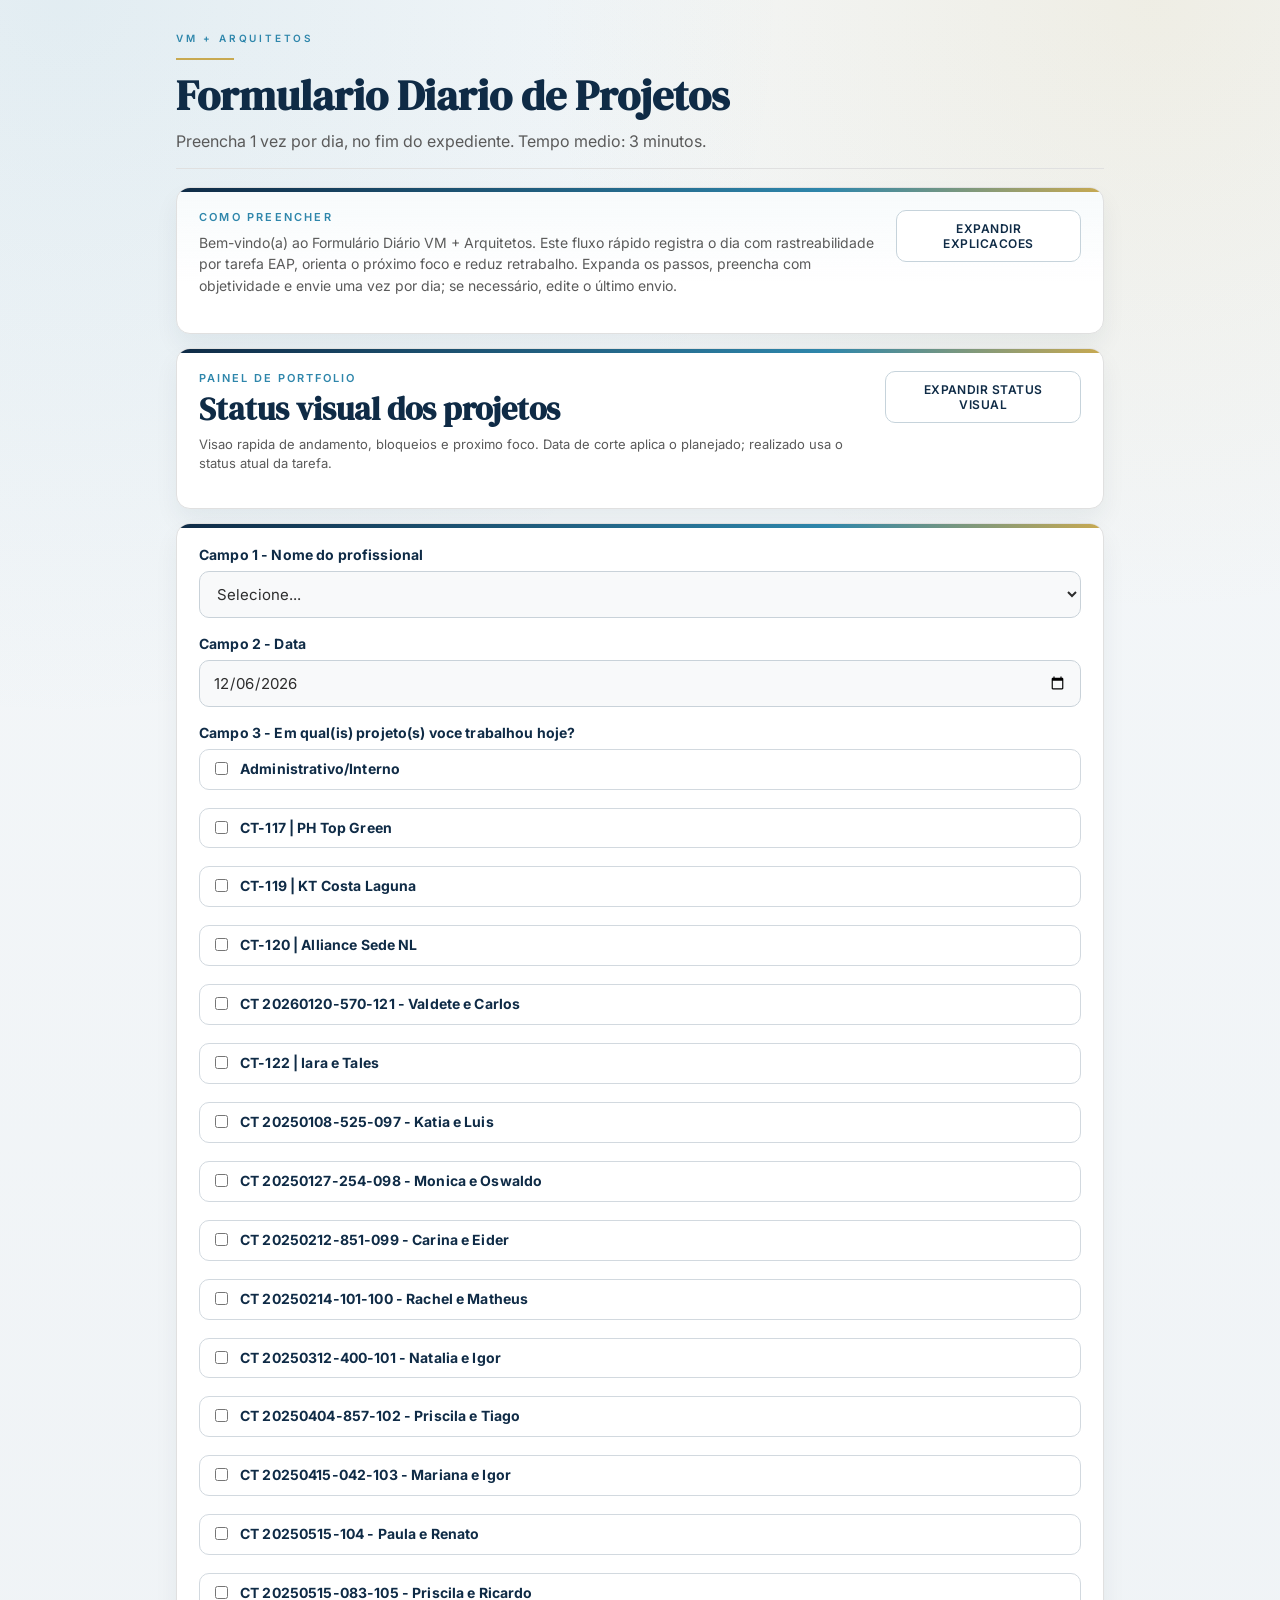
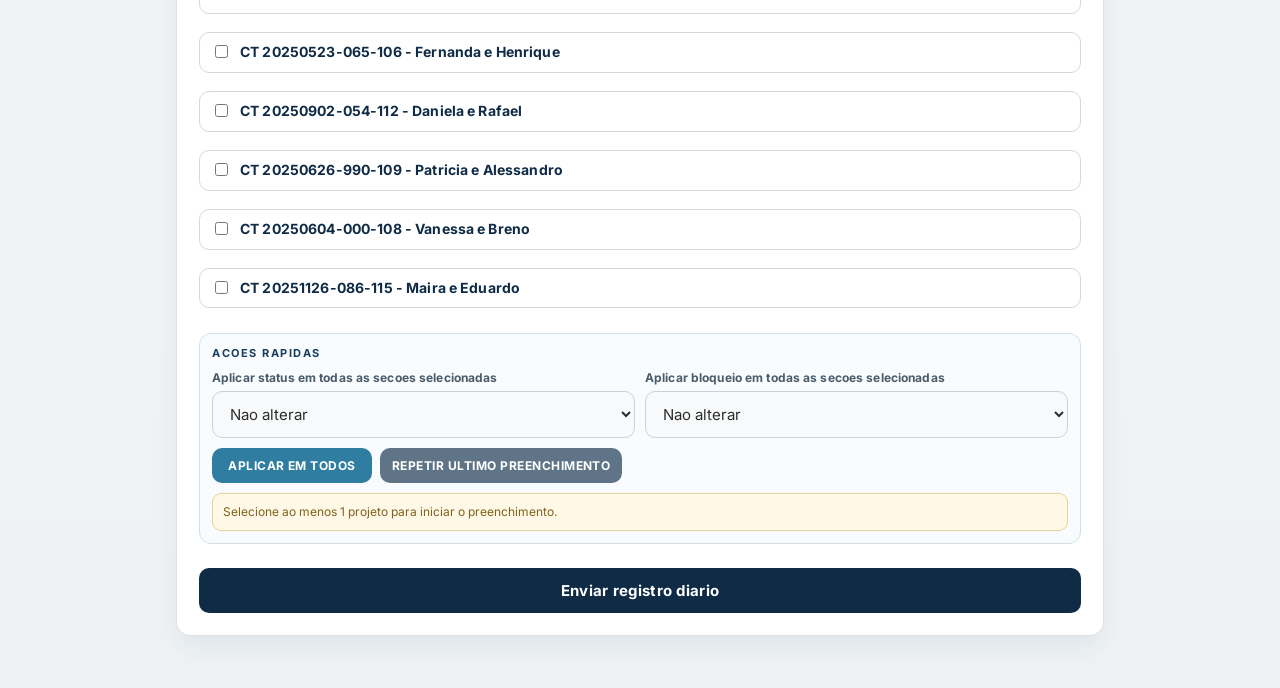
==== index.html @ 6159d005 "Inclui prazos de CT-121/CT-122 e atualiza cache-bust" ====
<!doctype html>
<html lang="pt-BR">
  <head>
    <meta charset="UTF-8" />
    <meta name="viewport" content="width=device-width, initial-scale=1.0" />
    <title>VM + Arquitetos | Formulario Diario</title>
    <link rel="stylesheet" href="./styles.css?v=20260308i" />
  </head>
  <body>
    <main class="container">
      <header class="page-header">
        <p class="brand">VM + ARQUITETOS</p>
        <div class="title-rule" aria-hidden="true"></div>
        <h1>Formulario Diario de Projetos</h1>
        <p class="subtitle">
          Preencha 1 vez por dia, no fim do expediente. Tempo medio: 3 minutos.
        </p>
      </header>

      <section class="guide card" id="guide-block" aria-label="Guia de preenchimento">
        <div class="guide-head">
          <div>
            <p class="guide-kicker">Como preencher</p>
            <p class="guide-intro">
              Bem-vindo(a) ao Formulário Diário VM + Arquitetos. Este fluxo rápido registra o dia com rastreabilidade por tarefa EAP,
              orienta o próximo foco e reduz retrabalho. Expanda os passos, preencha com objetividade e envie uma vez por dia;
              se necessário, edite o último envio.
            </p>
          </div>
          <button id="guide-toggle" class="guide-toggle" type="button" aria-expanded="true" aria-controls="guide-steps">
            Recolher explicacoes
          </button>
        </div>

        <div id="guide-steps" class="guide-steps">
          <article class="guide-step">
            <h3>Passo 1 · Nome do profissional</h3>
            <ul>
              <li>Selecione seu nome para identificar quem executou as atividades.</li>
            </ul>
          </article>

          <article class="guide-step">
            <h3>Passo 2 · Data do registro</h3>
            <ul>
              <li>Informe a data real do trabalho registrado.</li>
            </ul>
          </article>

          <article class="guide-step">
            <h3>Passo 3 · Projetos trabalhados no dia</h3>
            <ul>
              <li>Marque todos os projetos em que atuou hoje.</li>
              <li>Cada projeto marcado abre uma seção própria abaixo.</li>
              <li>Se aparecer “Pendências prioritárias de hoje”, você pode usar “Começar pelo foco recomendado”.</li>
            </ul>
          </article>

          <article class="guide-step">
            <h3>Passo 4A · Tarefa EAP (REF EAP)</h3>
            <ul>
              <li>Escolha a referência oficial da EAP para garantir rastreabilidade.</li>
            </ul>
          </article>

          <article class="guide-step">
            <h3>Passo 4B · Tarefa executada hoje</h3>
            <ul>
              <li>Selecione a tarefa da lista EAP.</li>
              <li>Se necessário, complemente com tarefa livre (máximo 30 caracteres).</li>
            </ul>
          </article>

          <article class="guide-step">
            <h3>Passo 5 · Status da atividade</h3>
            <ul>
              <li>Concluído hoje: finalizou a atividade hoje.</li>
              <li>Em andamento: continua no próximo dia.</li>
              <li>Pausado: sem avanço por dependência.</li>
            </ul>
          </article>

          <article class="guide-step">
            <h3>Passo 6 e 7 · Bloqueio</h3>
            <ul>
              <li>Se houver bloqueio, marque "Sim" e descreva o motivo de forma objetiva.</li>
            </ul>
          </article>

          <article class="guide-step">
            <h3>Passo 8 · Observação livre</h3>
            <ul>
              <li>Registre contexto importante do dia (máximo 500 caracteres).</li>
            </ul>
          </article>

          <article class="guide-step">
            <h3>Passo 9 · Revisão final</h3>
            <ul>
              <li>Confirme se todos os projetos do dia foram marcados.</li>
              <li>Confirme se cada seção tem REF EAP e Status.</li>
            </ul>
          </article>

          <article class="guide-step">
            <h3>Passo 10 · Envio e resumo</h3>
            <ul>
              <li>Clique em "Enviar registro diário".</li>
              <li>Depois, use "Ver resumo deste envio" para revisar o que foi registrado.</li>
              <li>Se necessário, use "Editar último envio" para corrigir.</li>
              <li>Use "Últimos 10 envios" para consultar o histórico recente.</li>
            </ul>
          </article>

          <article class="guide-step">
            <h3>Siglas de prazo no modo Coordenacao</h3>
            <ul>
              <li>F1/F2/F3: fases I, II e III de Estudos Preliminares e Anteprojeto.</li>
              <li>RAF1/2/3: revisoes de Anteprojeto nas fases I, II e III.</li>
              <li>PRE: Pre-Executivo | RFA: Revisao Final do Anteprojeto.</li>
              <li>EXE: Executivo | DET: Detalhamento | RDE: Revisao Detalhamento/Executivo.</li>
              <li>DU: dias uteis. Regra de recesso (Natal/Ano Novo) nao contabiliza prazo.</li>
            </ul>
          </article>
        </div>
      </section>

      <section id="portfolio-panel" class="portfolio-panel card" aria-live="polite">
        <div class="portfolio-head">
          <div>
            <p class="portfolio-kicker">Painel de Portfolio</p>
            <h2>Status visual dos projetos</h2>
            <p class="portfolio-subtitle">
              Visao rapida de andamento, bloqueios e proximo foco. Data de corte aplica o planejado; realizado usa o status atual da tarefa.
            </p>
          </div>
          <button
            id="portfolio-toggle"
            class="portfolio-toggle"
            type="button"
            aria-expanded="true"
            aria-controls="portfolio-content"
          >
            Recolher status visual
          </button>
        </div>

        <div id="portfolio-content" class="portfolio-content">
          <div class="portfolio-tools">
            <label for="portfolio-filter">Exibicao</label>
            <select id="portfolio-filter" name="portfolioFilter">
              <option value="all">Todos os projetos</option>
              <option value="selected">Somente projetos marcados hoje</option>
              <option value="monday">Reuniao de segunda (coordenacao)</option>
              <option value="coord-critical">Coordenacao: criticos</option>
              <option value="coord-risk">Coordenacao: risco (amarelo/vermelho)</option>
              <option value="coord-blocked">Coordenacao: bloqueados</option>
            </select>
            <label for="portfolio-cutoff">Data de corte</label>
            <input id="portfolio-cutoff" name="portfolioCutoff" type="date" />
            <button id="portfolio-refresh" class="portfolio-refresh" type="button">Atualizar painel</button>
          </div>

          <section id="portfolio-summary" class="portfolio-summary"></section>
          <section id="portfolio-cards" class="portfolio-cards"></section>

          <section class="portfolio-blocks-wrap">
            <h3>Bloqueios ativos</h3>
            <div id="portfolio-blocks" class="portfolio-blocks"></div>
          </section>

          <section id="portfolio-meeting" class="portfolio-meeting hidden">
            <div class="portfolio-meeting-head">
              <div>
                <h3>Pauta automatica da semana</h3>
                <p class="portfolio-meeting-subtitle">
                  Consolidacao objetiva para reuniao de coordenacao: pendencias da semana anterior e foco da semana atual.
                </p>
              </div>
              <button id="meeting-copy" class="meeting-copy" type="button">Copiar resumo da reuniao</button>
            </div>
            <div id="meeting-agenda" class="meeting-agenda"></div>
          </section>
        </div>
      </section>

      <section class="card">
        <form id="daily-form" novalidate>
          <div class="field">
            <label for="professional">Campo 1 - Nome do profissional</label>
            <select id="professional" name="professional" required>
              <option value="">Selecione...</option>
              <option value="Alencar">Alencar</option>
              <option value="Breno">Breno</option>
              <option value="Ester">Ester</option>
              <option value="Fran">Fran</option>
              <option value="Lucas">Lucas</option>
              <option value="Lud">Lud</option>
              <option value="Luiza">Luiza</option>
              <option value="Uly">Uly</option>
              <option value="Vivi">Vivi</option>
            </select>
          </div>

          <div class="field">
            <label for="work-date">Campo 2 - Data</label>
            <input id="work-date" name="workDate" type="date" required />
          </div>

          <div class="field">
            <p class="field-title">
              Campo 3 - Em qual(is) projeto(s) voce trabalhou hoje?
            </p>
            <div id="project-list" class="check-list"></div>
          </div>

          <section id="daily-focus" class="daily-focus hidden" aria-label="Pendencias prioritarias">
            <div class="daily-focus-head">
              <p class="daily-focus-title">Pendencias prioritarias de hoje</p>
              <button id="start-focus" class="daily-focus-btn" type="button">Comecar pelo foco recomendado</button>
            </div>
            <div id="daily-focus-list" class="daily-focus-list"></div>
          </section>

          <section class="quick-actions" aria-label="Acoes rapidas de preenchimento">
            <p class="quick-actions-title">Acoes rapidas</p>
            <div class="quick-actions-grid">
              <div class="quick-action-item">
                <label for="bulk-status">Aplicar status em todas as secoes selecionadas</label>
                <select id="bulk-status" name="bulkStatus">
                  <option value="">Nao alterar</option>
                </select>
              </div>
              <div class="quick-action-item">
                <label for="bulk-block">Aplicar bloqueio em todas as secoes selecionadas</label>
                <select id="bulk-block" name="bulkBlock">
                  <option value="">Nao alterar</option>
                </select>
              </div>
            </div>
            <div class="quick-actions-buttons">
              <button id="apply-bulk" class="quick-action-btn" type="button">Aplicar em todos</button>
              <button id="repeat-last" class="quick-action-btn secondary" type="button">Repetir ultimo preenchimento</button>
            </div>
            <p id="form-checklist" class="form-checklist">Selecione os projetos para iniciar o preenchimento.</p>
          </section>

          <div id="project-sections"></div>

          <div class="actions">
            <button id="submit-button" type="submit">Enviar registro diario</button>
          </div>
        </form>
      </section>

      <section id="feedback" class="feedback hidden" aria-live="polite"></section>
      <section id="offline-queue" class="offline-queue hidden" aria-live="polite">
        <p id="offline-queue-text">Sem envios pendentes.</p>
        <button id="retry-queue" class="retry-queue" type="button">Reenviar pendentes</button>
      </section>
      <button id="summary-toggle" class="summary-toggle hidden" type="button">Ver resumo deste envio</button>
      <button id="edit-last" class="summary-toggle secondary hidden" type="button">Editar ultimo envio</button>
      <section id="daily-summary" class="daily-summary hidden" aria-live="polite"></section>
      <section id="history-panel" class="history-panel card hidden" aria-live="polite">
        <div class="history-head">
          <div>
            <p class="history-kicker">Historico rapido</p>
            <h3>Ultimos 10 envios</h3>
          </div>
          <button id="history-refresh" class="history-refresh" type="button">Atualizar historico</button>
        </div>
        <div id="history-list" class="history-list"></div>
      </section>

      <section id="coord-modal" class="coord-modal hidden" aria-hidden="true">
        <div id="coord-overlay" class="coord-overlay"></div>
        <article class="coord-card" role="dialog" aria-modal="true" aria-labelledby="coord-title">
          <header class="coord-head">
            <div>
              <p class="coord-kicker">Modo Coordenacao</p>
              <h3 id="coord-title">Configuracao do projeto</h3>
              <p id="coord-subtitle" class="coord-subtitle"></p>
              <p id="coord-contract-meta" class="coord-contract-meta"></p>
              <p id="coord-deadline-meta" class="coord-contract-meta coord-deadline-meta"></p>
            </div>
            <button id="coord-close" class="coord-close" type="button" aria-label="Fechar coordenacao">Fechar</button>
          </header>

          <section class="coord-section">
            <div class="coord-tools">
              <label for="coord-filter">Tarefas</label>
              <select id="coord-filter" name="coordFilter">
                <option value="all">Todas</option>
                <option value="open">Abertas (nao concluidas)</option>
                <option value="late">Atrasadas</option>
                <option value="blocked">Bloqueadas</option>
              </select>
              <button id="coord-save" class="coord-save" type="button">Salvar configuracoes do projeto</button>
            </div>
            <p id="coord-feedback" class="coord-feedback hidden"></p>
            <section id="coord-alerts" class="coord-alerts hidden" aria-live="polite"></section>
            <div id="coord-task-list" class="coord-task-list"></div>
          </section>

          <section class="coord-section">
            <div class="coord-events-head">
              <h4>Programacao de proximos eventos</h4>
              <button id="coord-add-event" class="coord-add-event" type="button">Adicionar evento</button>
            </div>
            <div id="coord-events-list" class="coord-events-list"></div>
          </section>
        </article>
      </section>
    </main>

    <script src="./config.js?v=20260308i"></script>
    <script src="./app.js?v=20260308i"></script>
  </body>
</html>
---- styles.css ----
@import url("https://fonts.googleapis.com/css2?family=Inter:wght@300;400;500;600;700;800&family=DM+Serif+Display&display=swap");

:root {
  --navy: #0f2b46;
  --navy-90: #1a3d5c;
  --accent: #2e86ab;
  --accent-10: #e8f4f8;
  --gold: #c8a951;
  --charcoal: #2d2d2d;
  --slate: #5a5a5a;
  --cloud: #e0e0e0;
  --snow: #f8f9fa;
  --white: #ffffff;

  --ok: #1b7a4a;
  --ok-bg: #e8f8f0;
  --warn: #8a6a1b;
  --warn-bg: #fff9e6;
  --error: #c0392b;
  --error-bg: #fde8e8;
}

* {
  box-sizing: border-box;
}

body {
  margin: 0;
  min-height: 100vh;
  font-family: "Inter", "Segoe UI", Tahoma, Arial, sans-serif;
  color: var(--charcoal);
  background:
    radial-gradient(circle at 5% 0%, rgba(46, 134, 171, 0.09) 0, transparent 28%),
    radial-gradient(circle at 90% 0%, rgba(200, 169, 81, 0.12) 0, transparent 24%),
    linear-gradient(180deg, #f4f7f9 0%, #eef2f5 100%);
}

.container {
  max-width: 960px;
  margin: 0 auto;
  padding: 28px 16px 52px;
}

.page-header {
  margin-bottom: 18px;
  padding: 4px 0 14px;
  border-bottom: 1px solid var(--cloud);
}

.brand {
  margin: 0;
  font-size: 10px;
  letter-spacing: 0.28em;
  text-transform: uppercase;
  color: var(--accent);
  font-weight: 600;
}

.title-rule {
  width: 58px;
  height: 2px;
  background: var(--gold);
  margin: 14px 0 14px;
}

h1 {
  margin: 0;
  font-family: "DM Serif Display", Georgia, serif;
  font-size: 42px;
  line-height: 1.02;
  color: var(--navy);
}

.subtitle {
  margin: 12px 0 0;
  color: var(--slate);
  font-size: 16px;
  line-height: 1.55;
  max-width: 700px;
}

.card {
  background: var(--white);
  border: 1px solid var(--cloud);
  border-radius: 14px;
  padding: 22px;
  box-shadow: 0 12px 24px rgba(15, 43, 70, 0.06);
  position: relative;
  overflow: hidden;
}

.card::before {
  content: "";
  display: block;
  position: absolute;
  top: 0;
  left: 0;
  width: 100%;
  height: 4px;
  background: linear-gradient(90deg, var(--navy) 0%, var(--accent) 70%, var(--gold) 100%);
}

.guide {
  margin-bottom: 14px;
  background:
    linear-gradient(180deg, rgba(46, 134, 171, 0.04) 0%, rgba(255, 255, 255, 0.94) 65%),
    var(--white);
}

.guide-head {
  display: flex;
  gap: 14px;
  justify-content: space-between;
  align-items: flex-start;
  margin-bottom: 14px;
}

.guide-kicker {
  margin: 0 0 8px;
  font-size: 11px;
  letter-spacing: 0.2em;
  text-transform: uppercase;
  color: var(--accent);
  font-weight: 600;
}

.guide-intro {
  margin: 0;
  max-width: 700px;
  font-size: 14px;
  line-height: 1.55;
  color: var(--slate);
  font-weight: 400;
}

.guide-toggle {
  width: auto;
  min-width: 170px;
  padding: 10px 14px;
  border: 1px solid #c6d3db;
  background: var(--white);
  color: var(--navy);
  font-size: 12px;
  font-weight: 600;
  letter-spacing: 0.04em;
  text-transform: uppercase;
}

.guide-toggle:hover {
  border-color: #8fb0c1;
  background: #f4f8fb;
}

.guide-steps {
  display: grid;
  gap: 18px;
}

.guide-step {
  position: relative;
  background: var(--white);
  border: 1px solid #d8e0e6;
  border-radius: 12px;
  padding: 14px 14px 12px;
  box-shadow: 0 8px 16px rgba(15, 43, 70, 0.03);
}

.guide-step:not(:last-child)::after {
  content: "";
  position: absolute;
  left: calc(50% - 0.5px);
  bottom: -15px;
  width: 1px;
  height: 11px;
  background: #b3c2cc;
}

.guide-step:not(:last-child)::before {
  content: "";
  position: absolute;
  left: calc(50% - 4px);
  bottom: -21px;
  width: 0;
  height: 0;
  border-left: 4px solid transparent;
  border-right: 4px solid transparent;
  border-top: 6px solid #b3c2cc;
}

.guide-step h3 {
  margin: 0 0 8px;
  font-family: "DM Serif Display", Georgia, serif;
  font-size: 24px;
  line-height: 1.05;
  color: var(--navy);
  letter-spacing: 0.01em;
}

.guide-step ul {
  margin: 0;
  padding-left: 18px;
}

.guide-step li {
  margin: 0 0 4px;
  font-family: "Inter", "Segoe UI", Tahoma, Arial, sans-serif;
  font-size: 12px;
  line-height: 1.45;
  color: #5f6c75;
  font-weight: 300;
}

.portfolio-panel {
  margin-bottom: 14px;
}

.portfolio-head {
  display: flex;
  gap: 16px;
  align-items: flex-start;
  justify-content: space-between;
  margin-bottom: 12px;
}

.portfolio-toggle {
  width: auto;
  min-width: 190px;
  padding: 10px 14px;
  border: 1px solid #c6d3db;
  background: var(--white);
  color: var(--navy);
  font-size: 12px;
  font-weight: 600;
  letter-spacing: 0.04em;
  text-transform: uppercase;
}

.portfolio-toggle:hover {
  border-color: #8fb0c1;
  background: #f4f8fb;
}

.portfolio-content {
  display: block;
}

.portfolio-kicker {
  margin: 0 0 8px;
  font-size: 11px;
  letter-spacing: 0.18em;
  text-transform: uppercase;
  color: var(--accent);
  font-weight: 600;
}

.portfolio-head h2 {
  margin: 0;
  font-family: "DM Serif Display", Georgia, serif;
  font-size: 32px;
  line-height: 1.03;
  color: var(--navy);
}

.portfolio-subtitle {
  margin: 9px 0 0;
  font-size: 13px;
  color: var(--slate);
  line-height: 1.5;
  max-width: 690px;
}

.portfolio-refresh {
  width: auto;
  min-width: 140px;
  background: var(--accent);
  font-size: 12px;
  padding: 10px 12px;
  letter-spacing: 0.06em;
  text-transform: uppercase;
}

.portfolio-refresh:hover {
  background: #277797;
}

.portfolio-tools {
  display: flex;
  flex-wrap: wrap;
  gap: 10px;
  align-items: center;
  margin-bottom: 12px;
}

.portfolio-tools label {
  margin: 0;
  font-size: 12px;
  letter-spacing: 0.06em;
  text-transform: uppercase;
  font-weight: 600;
  color: var(--navy-90);
}

.portfolio-tools select {
  max-width: 280px;
  font-size: 13px;
  background: #f7fafc;
}

.portfolio-tools input[type="date"] {
  max-width: 180px;
  font-size: 13px;
  background: #f7fafc;
}

.portfolio-summary {
  display: grid;
  gap: 8px;
  grid-template-columns: repeat(auto-fit, minmax(150px, 1fr));
  margin-bottom: 12px;
}

.portfolio-stat {
  border: 1px solid #d9e2e8;
  border-radius: 10px;
  padding: 10px 11px;
  background: #fbfdff;
}

.portfolio-stat strong {
  display: block;
  font-size: 24px;
  line-height: 1.05;
  color: var(--navy);
  font-family: "DM Serif Display", Georgia, serif;
}

.portfolio-stat span {
  display: block;
  margin-top: 3px;
  font-size: 12px;
  color: #667581;
  font-weight: 500;
}

.portfolio-cards {
  display: grid;
  gap: 10px;
  grid-template-columns: repeat(2, minmax(0, 1fr));
}

.portfolio-empty {
  border: 1px dashed #c8d3db;
  border-radius: 10px;
  background: #f9fbfc;
  padding: 11px;
  font-size: 13px;
  color: #64737f;
}

.portfolio-card {
  border: 1px solid #d6dfe6;
  border-radius: 12px;
  padding: 11px;
  background: var(--white);
  cursor: pointer;
  transition: border-color 0.16s ease, box-shadow 0.16s ease, transform 0.08s ease;
}

.portfolio-card:hover {
  border-color: #9eb8c9;
  box-shadow: 0 8px 20px rgba(15, 43, 70, 0.08);
}

.portfolio-card:active {
  transform: translateY(1px);
}

.portfolio-card:focus-within {
  border-color: var(--accent);
  box-shadow: 0 0 0 3px rgba(46, 134, 171, 0.15);
}

.portfolio-card-head {
  display: flex;
  justify-content: space-between;
  align-items: flex-start;
  gap: 8px;
}

.portfolio-card h3 {
  margin: 0;
  font-size: 16px;
  color: var(--navy);
  line-height: 1.2;
}

.portfolio-contract-meta {
  margin: 6px 0 0;
  font-size: 11px;
  color: #60707c;
  font-weight: 400;
}

.portfolio-config-btn {
  width: auto;
  min-width: 138px;
  padding: 8px 10px;
  font-size: 11px;
  letter-spacing: 0.08em;
  text-transform: uppercase;
  background: #3a7498;
}

.portfolio-config-btn:hover {
  background: #2f6281;
}

.portfolio-badge {
  border-radius: 999px;
  padding: 5px 9px;
  font-size: 10px;
  letter-spacing: 0.08em;
  text-transform: uppercase;
  font-weight: 700;
}

.portfolio-badge.green {
  background: #e9f7ef;
  color: #1d7b4f;
  border: 1px solid #b9dfca;
}

.portfolio-badge.yellow {
  background: #fff7e4;
  color: #8f6b19;
  border: 1px solid #ecd699;
}

.portfolio-badge.red {
  background: #fdeceb;
  color: #b94133;
  border: 1px solid #efc0ba;
}

.portfolio-progress {
  margin-top: 9px;
}

.portfolio-progress-meta {
  display: flex;
  justify-content: space-between;
  align-items: center;
  font-size: 12px;
  color: #5e6c77;
  margin-bottom: 5px;
}

.portfolio-progress-bar {
  width: 100%;
  height: 7px;
  border-radius: 999px;
  background: #e6edf2;
  overflow: hidden;
}

.portfolio-progress-fill {
  height: 100%;
  background: linear-gradient(90deg, var(--accent) 0%, #2f9d90 100%);
}

.portfolio-metrics {
  margin-top: 9px;
  display: grid;
  grid-template-columns: repeat(2, minmax(0, 1fr));
  gap: 6px;
}

.portfolio-metric {
  border: 1px solid #e1e8ee;
  border-radius: 8px;
  padding: 6px 7px;
  background: #fcfdff;
}

.portfolio-metric strong {
  font-size: 14px;
  color: var(--navy);
}

.portfolio-metric span {
  margin-left: 4px;
  font-size: 11px;
  color: #687783;
}

.portfolio-next {
  margin-top: 9px;
  border-top: 1px dashed #d6dee5;
  padding-top: 8px;
}

.portfolio-next h4 {
  margin: 0 0 6px;
  font-size: 11px;
  letter-spacing: 0.08em;
  text-transform: uppercase;
  color: #60707c;
}

.portfolio-next ul {
  margin: 0;
  padding-left: 16px;
}

.portfolio-next li {
  margin: 0 0 4px;
  font-size: 12px;
  color: #586672;
  font-weight: 400;
}

.portfolio-blocks-wrap {
  margin-top: 12px;
  border-top: 1px solid #e0e7ed;
  padding-top: 10px;
}

.portfolio-blocks-wrap h3 {
  margin: 0 0 8px;
  font-size: 14px;
  color: var(--navy);
}

.portfolio-blocks {
  display: grid;
  gap: 7px;
}

.portfolio-block-item {
  border: 1px solid #efd3cf;
  background: #fff8f7;
  border-radius: 9px;
  padding: 8px 9px;
}

.portfolio-block-item strong {
  display: block;
  font-size: 13px;
  color: #8d3a30;
}

.portfolio-block-item p {
  margin: 3px 0 0;
  font-size: 12px;
  color: #885048;
  line-height: 1.35;
}

.portfolio-meeting {
  margin-top: 12px;
  border-top: 1px solid #e0e7ed;
  padding-top: 10px;
}

.portfolio-meeting-head {
  display: flex;
  gap: 12px;
  justify-content: space-between;
  align-items: flex-start;
  margin-bottom: 8px;
}

.portfolio-meeting h3 {
  margin: 0;
  font-size: 15px;
  color: var(--navy);
}

.portfolio-meeting-subtitle {
  margin: 5px 0 0;
  font-size: 12px;
  line-height: 1.45;
  color: #5f6d79;
}

.meeting-copy {
  width: auto;
  min-width: 170px;
  padding: 10px 12px;
  font-size: 12px;
  letter-spacing: 0.06em;
  text-transform: uppercase;
  background: #326f95;
}

.meeting-copy:hover {
  background: #285f82;
}

.meeting-agenda {
  display: grid;
  gap: 9px;
}

.meeting-empty {
  border: 1px dashed #c8d3db;
  border-radius: 10px;
  background: #f9fbfc;
  padding: 11px;
  font-size: 13px;
  color: #64737f;
}

.meeting-card {
  border: 1px solid #d6dfe6;
  border-radius: 10px;
  background: #fcfdff;
  padding: 10px;
}

.meeting-card-head {
  display: flex;
  gap: 8px;
  justify-content: space-between;
  align-items: flex-start;
  margin-bottom: 8px;
}

.meeting-card-head strong {
  font-size: 14px;
  line-height: 1.3;
  color: var(--navy);
}

.meeting-card ul {
  margin: 0;
  padding-left: 16px;
}

.meeting-card li {
  margin: 0 0 4px;
  font-size: 12px;
  line-height: 1.4;
  color: #586672;
}

.field {
  margin-bottom: 17px;
}

label,
.field-title {
  display: block;
  margin-bottom: 8px;
  font-size: 14px;
  font-weight: 700;
  color: var(--navy);
  letter-spacing: 0.01em;
}

select,
input[type="date"],
input[type="text"],
textarea {
  width: 100%;
  border: 1px solid #c9d2d9;
  border-radius: 10px;
  background: var(--snow);
  color: var(--charcoal);
  padding: 12px 13px;
  font: inherit;
  font-size: 15px;
  transition: border-color 0.16s ease, box-shadow 0.16s ease, background-color 0.16s ease;
}

select:focus,
input[type="date"]:focus,
input[type="text"]:focus,
textarea:focus {
  outline: none;
  border-color: var(--accent);
  box-shadow: 0 0 0 3px rgba(46, 134, 171, 0.17);
  background: var(--white);
}

textarea {
  min-height: 72px;
  resize: vertical;
}

.check-list,
.option-list {
  display: grid;
  gap: 10px;
}

.check-item,
.radio-item {
  display: flex;
  align-items: flex-start;
  gap: 9px;
  border: 1px solid #d2d9df;
  border-radius: 10px;
  background: var(--white);
  padding: 10px 11px;
  transition: border-color 0.16s ease, background-color 0.16s ease, transform 0.1s ease;
}

.check-item:hover,
.radio-item:hover {
  border-color: #9eb9c8;
}

.check-item:has(input:checked),
.radio-item:has(input:checked) {
  border-color: var(--accent);
  background: var(--accent-10);
}

.check-item input,
.radio-item input {
  margin-top: 2px;
  accent-color: var(--navy);
}

.check-item span,
.radio-item span {
  line-height: 1.35;
}

.project-card {
  border: 1px solid #d5dde3;
  border-left: 3px solid var(--accent);
  border-radius: 12px;
  padding: 13px;
  background: #fcfeff;
  margin: 16px 0;
}

.project-card h3 {
  margin: 0 0 11px;
  font-size: 17px;
  color: var(--navy);
  font-weight: 700;
}

.hint {
  margin: 6px 0 0;
  font-size: 12px;
  color: var(--slate);
  line-height: 1.5;
}

.quick-actions {
  border: 1px solid #d5dfe6;
  border-radius: 12px;
  background: #f9fcff;
  padding: 12px;
  margin: 12px 0 16px;
}

.quick-actions-title {
  margin: 0 0 10px;
  font-size: 11px;
  letter-spacing: 0.14em;
  text-transform: uppercase;
  color: var(--navy-90);
  font-weight: 700;
}

.quick-actions-grid {
  display: grid;
  grid-template-columns: repeat(2, minmax(0, 1fr));
  gap: 10px;
}

.quick-action-item label {
  font-size: 12px;
  margin-bottom: 6px;
  color: #4a5b69;
}

.quick-actions-buttons {
  display: flex;
  gap: 8px;
  margin-top: 10px;
}

.quick-action-btn {
  width: auto;
  min-width: 160px;
  padding: 10px 12px;
  font-size: 12px;
  letter-spacing: 0.04em;
  text-transform: uppercase;
  background: #2f7da0;
}

.quick-action-btn:hover {
  background: #266a87;
}

.quick-action-btn.secondary {
  background: #5f7587;
}

.quick-action-btn.secondary:hover {
  background: #526678;
}

.form-checklist {
  margin: 10px 0 0;
  padding: 9px 10px;
  border-radius: 9px;
  border: 1px solid #d3dde5;
  background: #ffffff;
  font-size: 12px;
  line-height: 1.45;
  color: #5d6c78;
}

.form-checklist.ok {
  border-color: #b8dec8;
  background: #edf9f1;
  color: #21643f;
}

.form-checklist.warn {
  border-color: #e7d39a;
  background: #fff8e7;
  color: #7f631d;
}

.daily-focus {
  border: 1px solid #d4dfe7;
  border-radius: 12px;
  background: #f5fafc;
  padding: 12px;
  margin: 10px 0 14px;
}

.daily-focus-head {
  display: flex;
  justify-content: space-between;
  gap: 10px;
  align-items: center;
  margin-bottom: 8px;
}

.daily-focus-title {
  margin: 0;
  font-size: 12px;
  letter-spacing: 0.12em;
  text-transform: uppercase;
  font-weight: 700;
  color: #3f5e74;
}

.daily-focus-btn {
  width: auto;
  min-width: 220px;
  padding: 9px 12px;
  border-radius: 9px;
  font-size: 12px;
  letter-spacing: 0.04em;
  text-transform: uppercase;
  background: #2f7da0;
}

.daily-focus-btn:hover {
  background: #266a87;
}

.daily-focus-list {
  display: grid;
  gap: 8px;
}

.daily-focus-item {
  border: 1px solid #d7e3ea;
  border-radius: 10px;
  background: var(--white);
  padding: 9px 10px;
}

.daily-focus-item.highlight {
  border-color: #9ec6db;
  background: #eef8fc;
}

.daily-focus-item-head {
  display: flex;
  justify-content: space-between;
  gap: 8px;
  align-items: center;
}

.daily-focus-item-head strong {
  font-size: 14px;
  color: var(--navy);
}

.daily-focus-item p {
  margin: 4px 0 0;
  font-size: 12px;
  color: #556573;
  line-height: 1.4;
}

.daily-focus-ref {
  color: #274861;
  font-weight: 600;
}

.daily-focus-meta {
  color: #6d7c89;
}

.daily-focus-tag {
  border-radius: 999px;
  padding: 3px 8px;
  font-size: 10px;
  font-weight: 700;
  letter-spacing: 0.06em;
  text-transform: uppercase;
}

.daily-focus-tag.doing {
  background: #eaf4fb;
  color: #266a87;
  border: 1px solid #bcd5e6;
}

.daily-focus-tag.blocked {
  background: #fff3f1;
  color: #9a3a30;
  border: 1px solid #edc8c1;
}

.daily-focus-tag.todo {
  background: #f3f5f8;
  color: #5e6b77;
  border: 1px solid #d5dde4;
}

.offline-queue {
  margin-top: 10px;
  border: 1px solid #e6d5a5;
  background: #fff8e7;
  border-radius: 10px;
  padding: 10px 12px;
  display: flex;
  align-items: center;
  justify-content: space-between;
  gap: 10px;
}

.offline-queue p {
  margin: 0;
  font-size: 13px;
  color: #725a1d;
  font-weight: 600;
}

.retry-queue {
  width: auto;
  min-width: 168px;
  padding: 9px 12px;
  font-size: 12px;
  letter-spacing: 0.05em;
  text-transform: uppercase;
  background: #816217;
}

.retry-queue:hover {
  background: #6e5314;
}

.summary-toggle.secondary {
  margin-left: 8px;
  background: #4f6980;
}

.summary-toggle.secondary:hover {
  background: #425a70;
}

.history-panel {
  margin-top: 12px;
}

.history-head {
  display: flex;
  align-items: flex-start;
  justify-content: space-between;
  gap: 10px;
  margin-bottom: 10px;
}

.history-kicker {
  margin: 0 0 6px;
  font-size: 11px;
  letter-spacing: 0.14em;
  text-transform: uppercase;
  color: var(--accent);
  font-weight: 700;
}

.history-head h3 {
  margin: 0;
  color: var(--navy);
  font-size: 24px;
  line-height: 1.1;
  font-family: "DM Serif Display", Georgia, serif;
}

.history-refresh {
  width: auto;
  min-width: 170px;
  padding: 10px 12px;
  font-size: 12px;
  letter-spacing: 0.06em;
  text-transform: uppercase;
  background: #356e93;
}

.history-refresh:hover {
  background: #2a5c7b;
}

.history-list {
  display: grid;
  gap: 8px;
}

.history-item {
  border: 1px solid #d8e1e8;
  border-radius: 10px;
  background: #fcfdff;
  padding: 10px;
}

.history-item-head {
  display: flex;
  justify-content: space-between;
  gap: 8px;
  align-items: center;
}

.history-item-head strong {
  color: var(--navy);
  font-size: 13px;
}

.history-item-head span {
  color: #637281;
  font-size: 12px;
}

.history-item p {
  margin: 6px 0 4px;
  font-size: 12px;
  color: #5b6976;
}

.history-item ul {
  margin: 0;
  padding-left: 16px;
}

.history-item li {
  margin: 0 0 2px;
  font-size: 12px;
  color: #576673;
}

.coord-modal {
  position: fixed;
  inset: 0;
  z-index: 70;
}

.coord-overlay {
  position: absolute;
  inset: 0;
  background: rgba(13, 30, 49, 0.58);
}

.coord-card {
  position: absolute;
  left: 50%;
  top: 50%;
  transform: translate(-50%, -50%);
  width: min(1080px, calc(100vw - 28px));
  max-height: calc(100vh - 34px);
  overflow: auto;
  border-radius: 14px;
  background: var(--white);
  border: 1px solid #d2dbe2;
  box-shadow: 0 22px 48px rgba(8, 23, 38, 0.28);
  padding: 16px;
}

.coord-head {
  display: flex;
  justify-content: space-between;
  gap: 12px;
  align-items: flex-start;
  border-bottom: 1px solid #dbe4ea;
  padding-bottom: 10px;
}

.coord-kicker {
  margin: 0 0 6px;
  font-size: 10px;
  letter-spacing: 0.16em;
  text-transform: uppercase;
  color: var(--accent);
  font-weight: 700;
}

.coord-head h3 {
  margin: 0;
  font-size: 28px;
  line-height: 1.1;
  color: var(--navy);
  font-family: "DM Serif Display", Georgia, serif;
}

.coord-subtitle {
  margin: 7px 0 0;
  color: #5d6b78;
  font-size: 13px;
  line-height: 1.45;
}

.coord-contract-meta {
  margin: 7px 0 0;
  padding: 7px 10px;
  border: 1px solid #d8e1e8;
  border-radius: 8px;
  background: #f7fafc;
  font-size: 12px;
  line-height: 1.35;
  color: #3f5465;
  font-weight: 600;
}

.coord-deadline-meta {
  display: flex;
  flex-direction: column;
  gap: 6px;
  font-weight: 500;
  color: #415869;
  background: #f4f8fb;
}

.coord-deadline-title {
  font-size: 11px;
  letter-spacing: 0.04em;
  text-transform: uppercase;
  color: #5a6f7f;
}

.coord-deadline-chips {
  display: flex;
  flex-wrap: wrap;
  gap: 6px;
}

.coord-deadline-chip {
  position: relative;
  display: inline-flex;
  align-items: center;
  padding: 4px 9px;
  border: 1px solid #bdd1de;
  border-radius: 999px;
  background: #ffffff;
  color: #274a61;
  font-size: 11px;
  font-weight: 700;
  line-height: 1.2;
  cursor: help;
}

.coord-deadline-chip::before {
  content: "";
  position: absolute;
  left: 16px;
  top: calc(100% + 2px);
  border: 6px solid transparent;
  border-bottom-color: #0f3348;
  opacity: 0;
  visibility: hidden;
  transform: translateY(3px);
  transition: opacity 0.18s ease, transform 0.18s ease, visibility 0.18s ease;
  pointer-events: none;
  z-index: 3;
}

.coord-deadline-chip::after {
  content: attr(data-tip);
  position: absolute;
  left: 0;
  top: calc(100% + 13px);
  width: min(420px, 70vw);
  padding: 9px 10px;
  border-radius: 8px;
  border: 1px solid #2d4e63;
  background: #0f3348;
  color: #f2f8fc;
  font-size: 11px;
  line-height: 1.45;
  font-weight: 500;
  white-space: normal;
  opacity: 0;
  visibility: hidden;
  transform: translateY(3px);
  transition: opacity 0.18s ease, transform 0.18s ease, visibility 0.18s ease;
  pointer-events: none;
  box-shadow: 0 10px 20px rgba(9, 23, 34, 0.24);
  z-index: 3;
}

.coord-deadline-chip:hover,
.coord-deadline-chip:focus-visible {
  border-color: #6e98b2;
  background: #eaf4fa;
  color: #16384c;
  outline: none;
}

.coord-deadline-chip:hover::before,
.coord-deadline-chip:hover::after,
.coord-deadline-chip:focus-visible::before,
.coord-deadline-chip:focus-visible::after {
  opacity: 1;
  visibility: visible;
  transform: translateY(0);
}

.coord-deadline-empty {
  font-size: 12px;
  color: #5e6f7d;
}

.coord-close {
  width: auto;
  min-width: 120px;
  padding: 9px 11px;
  font-size: 12px;
  letter-spacing: 0.05em;
  text-transform: uppercase;
  background: #4f6476;
}

.coord-close:hover {
  background: #435768;
}

.coord-section {
  margin-top: 12px;
}

.coord-tools {
  display: flex;
  align-items: center;
  flex-wrap: wrap;
  gap: 10px;
  margin-bottom: 10px;
}

.coord-tools label {
  margin: 0;
  font-size: 12px;
  letter-spacing: 0.06em;
  text-transform: uppercase;
  color: #4f6272;
}

.coord-tools select {
  max-width: 240px;
  font-size: 13px;
  background: #f7fafc;
}

.coord-save {
  width: auto;
  min-width: 260px;
  margin-left: auto;
  padding: 10px 12px;
  font-size: 12px;
  letter-spacing: 0.05em;
  text-transform: uppercase;
  background: #2f7da0;
}

.coord-save:hover {
  background: #266a87;
}

.coord-feedback {
  margin: 0 0 10px;
  padding: 9px 10px;
  border: 1px solid #d4dfe7;
  border-radius: 9px;
  background: #f5fafc;
  font-size: 12px;
  color: #506270;
}

.coord-feedback.ok {
  border-color: #b8dec8;
  background: #edf9f1;
  color: #21643f;
}

.coord-feedback.warn {
  border-color: #e7d39a;
  background: #fff8e7;
  color: #7f631d;
}

.coord-feedback.error {
  border-color: #edb9b3;
  background: #fde8e8;
  color: #a13428;
}

.coord-alerts {
  margin: 0 0 10px;
  padding: 9px 10px;
  border: 1px solid #f0d8a8;
  border-radius: 9px;
  background: #fff8e8;
}

.coord-alerts h5 {
  margin: 0 0 6px;
  font-size: 12px;
  letter-spacing: 0.06em;
  text-transform: uppercase;
  color: #7a5f1a;
}

.coord-alerts ul {
  margin: 0;
  padding-left: 16px;
}

.coord-alerts li {
  margin: 0 0 3px;
  font-size: 12px;
  line-height: 1.4;
  color: #755f2a;
}

.coord-task-list {
  display: grid;
  gap: 8px;
}

.coord-task-item {
  border: 1px solid #d8e2e9;
  border-radius: 10px;
  background: #fcfdff;
  padding: 10px;
}

.coord-task-item.hidden {
  display: none !important;
}

.coord-task-main {
  display: flex;
  justify-content: space-between;
  gap: 12px;
  align-items: flex-start;
}

.coord-task-main strong {
  display: block;
  font-size: 13px;
  color: #1d3b56;
  line-height: 1.35;
}

.coord-task-main p {
  margin: 4px 0 0;
  font-size: 12px;
  color: #657482;
}

.coord-task-tag {
  border-radius: 999px;
  padding: 4px 9px;
  font-size: 10px;
  font-weight: 700;
  letter-spacing: 0.07em;
  text-transform: uppercase;
}

.coord-task-tag.doing {
  background: #eaf4fb;
  color: #266a87;
  border: 1px solid #bcd5e6;
}

.coord-task-tag.blocked {
  background: #fff3f1;
  color: #9a3a30;
  border: 1px solid #edc8c1;
}

.coord-task-tag.done {
  background: #edf9f1;
  color: #236643;
  border: 1px solid #b8dec8;
}

.coord-task-tag.todo {
  background: #f3f5f8;
  color: #5e6b77;
  border: 1px solid #d5dde4;
}

.coord-task-grid {
  margin-top: 9px;
  display: grid;
  grid-template-columns: repeat(8, minmax(0, 1fr));
  gap: 8px;
}

.coord-field label {
  display: block;
  margin: 0 0 4px;
  font-size: 11px;
  letter-spacing: 0.06em;
  text-transform: uppercase;
  color: #5c6d7a;
  font-weight: 600;
}

.coord-field select,
.coord-field input,
.coord-field textarea {
  padding: 8px 9px;
  font-size: 12px;
  border-radius: 8px;
}

.coord-field textarea {
  min-height: 54px;
}

.coord-field.long {
  grid-column: span 2;
}

.coord-events-head {
  display: flex;
  justify-content: space-between;
  gap: 10px;
  align-items: center;
  margin-bottom: 8px;
}

.coord-events-head h4 {
  margin: 0;
  color: var(--navy);
  font-size: 15px;
}

.coord-add-event {
  width: auto;
  min-width: 150px;
  padding: 8px 10px;
  font-size: 12px;
  letter-spacing: 0.05em;
  text-transform: uppercase;
  background: #45708e;
}

.coord-add-event:hover {
  background: #3a5f79;
}

.coord-events-list {
  display: grid;
  gap: 8px;
}

.coord-event-item {
  border: 1px solid #d8e2e9;
  border-radius: 10px;
  background: #fcfdff;
  padding: 9px;
}

.coord-event-grid {
  display: grid;
  gap: 8px;
  grid-template-columns: 130px 150px 1fr 160px 140px;
}

.coord-event-obs {
  margin-top: 8px;
}

.coord-remove-event {
  width: auto;
  min-width: 120px;
  padding: 8px 10px;
  margin-top: 8px;
  font-size: 11px;
  letter-spacing: 0.05em;
  text-transform: uppercase;
  background: #8f4a42;
}

.coord-remove-event:hover {
  background: #7b3f38;
}

.hidden {
  display: none !important;
}

.actions {
  margin-top: 24px;
}

button {
  appearance: none;
  border: 0;
  border-radius: 10px;
  background: var(--navy);
  color: #fff;
  font: inherit;
  font-size: 15px;
  font-weight: 700;
  letter-spacing: 0.02em;
  padding: 13px 16px;
  cursor: pointer;
  width: 100%;
  transition: background-color 0.16s ease, transform 0.08s ease;
}

button:hover {
  background: var(--navy-90);
}

button:active {
  transform: translateY(1px);
}

button:disabled {
  opacity: 0.68;
  cursor: progress;
}

.feedback {
  margin-top: 14px;
  border-radius: 10px;
  border: 1px solid;
  padding: 11px 12px;
  font-weight: 600;
  font-size: 14px;
}

.feedback.ok {
  color: var(--ok);
  background: var(--ok-bg);
  border-color: #a9d9bf;
}

.feedback.warn {
  color: var(--warn);
  background: var(--warn-bg);
  border-color: #ead79a;
}

.feedback.error {
  color: var(--error);
  background: var(--error-bg);
  border-color: #edb9b3;
}

.summary-toggle {
  margin-top: 10px;
  width: auto;
  display: inline-flex;
  align-items: center;
  justify-content: center;
  padding: 9px 12px;
  font-size: 13px;
  font-weight: 600;
  letter-spacing: 0.01em;
  background: var(--accent);
}

.summary-toggle:hover {
  background: #277797;
}

.daily-summary {
  margin-top: 14px;
  border: 1px solid var(--cloud);
  border-left: 3px solid var(--gold);
  border-radius: 10px;
  background: var(--snow);
  padding: 13px;
}

.daily-summary h2 {
  margin: 0;
  font-size: 24px;
  line-height: 1.15;
  color: var(--navy);
  font-family: "DM Serif Display", Georgia, serif;
}

.summary-meta {
  margin: 6px 0 12px;
  color: var(--slate);
  font-size: 13px;
}

.summary-project {
  border: 1px solid #d7dde2;
  border-radius: 8px;
  background: var(--white);
  padding: 10px;
  margin-top: 8px;
}

.summary-project h3 {
  margin: 0 0 8px;
  font-size: 15px;
  color: var(--navy);
}

.summary-project p {
  margin: 5px 0;
  font-size: 13px;
  line-height: 1.45;
}

@media (max-width: 760px) {
  .container {
    padding: 22px 14px 44px;
  }

  h1 {
    font-size: 33px;
    line-height: 1.06;
  }

  .subtitle {
    font-size: 15px;
  }

  .card {
    padding: 16px;
  }

  .guide-head {
    flex-direction: column;
    align-items: stretch;
  }

  .guide-toggle {
    width: 100%;
    min-width: 0;
  }

  .guide-step {
    padding: 12px 11px 10px;
  }

  .guide-step h3 {
    font-size: 20px;
  }

  .portfolio-head {
    flex-direction: column;
    align-items: stretch;
  }

  .portfolio-refresh {
    width: 100%;
    min-width: 0;
  }

  .portfolio-toggle {
    width: 100%;
    min-width: 0;
  }

  .portfolio-meeting-head {
    flex-direction: column;
    align-items: stretch;
  }

  .meeting-copy {
    width: 100%;
    min-width: 0;
  }

  .portfolio-tools {
    flex-direction: column;
    align-items: stretch;
  }

  .portfolio-tools select {
    max-width: none;
  }

  .portfolio-tools input[type="date"] {
    max-width: none;
  }

  .portfolio-summary {
    grid-template-columns: repeat(2, minmax(0, 1fr));
  }

  .portfolio-cards {
    grid-template-columns: 1fr;
  }

  .portfolio-config-btn {
    width: 100%;
    min-width: 0;
    margin-top: 8px;
  }

  .project-card {
    padding: 11px;
  }

  .quick-actions-grid {
    grid-template-columns: 1fr;
  }

  .quick-actions-buttons {
    flex-direction: column;
  }

  .quick-action-btn {
    width: 100%;
    min-width: 0;
  }

  .daily-focus-head {
    flex-direction: column;
    align-items: stretch;
  }

  .daily-focus-btn {
    width: 100%;
    min-width: 0;
  }

  .offline-queue {
    flex-direction: column;
    align-items: stretch;
  }

  .retry-queue {
    width: 100%;
    min-width: 0;
  }

  .summary-toggle.secondary {
    margin-left: 0;
    margin-top: 8px;
  }

  .history-head {
    flex-direction: column;
    align-items: stretch;
  }

  .history-refresh {
    width: 100%;
    min-width: 0;
  }

  .history-item-head {
    flex-direction: column;
    align-items: flex-start;
  }

  .coord-card {
    width: calc(100vw - 14px);
    max-height: calc(100vh - 14px);
    padding: 12px;
  }

  .coord-head {
    flex-direction: column;
    align-items: stretch;
  }

  .coord-close {
    width: 100%;
    min-width: 0;
  }

  .coord-tools {
    flex-direction: column;
    align-items: stretch;
  }

  .coord-tools select {
    max-width: none;
  }

  .coord-save {
    width: 100%;
    min-width: 0;
    margin-left: 0;
  }

  .coord-task-main {
    flex-direction: column;
    align-items: flex-start;
  }

  .coord-task-grid {
    grid-template-columns: 1fr;
  }

  .coord-field.long {
    grid-column: span 1;
  }

  .coord-events-head {
    flex-direction: column;
    align-items: stretch;
  }

  .coord-add-event {
    width: 100%;
    min-width: 0;
  }

  .coord-event-grid {
    grid-template-columns: 1fr;
  }

  .coord-remove-event {
    width: 100%;
    min-width: 0;
  }
}
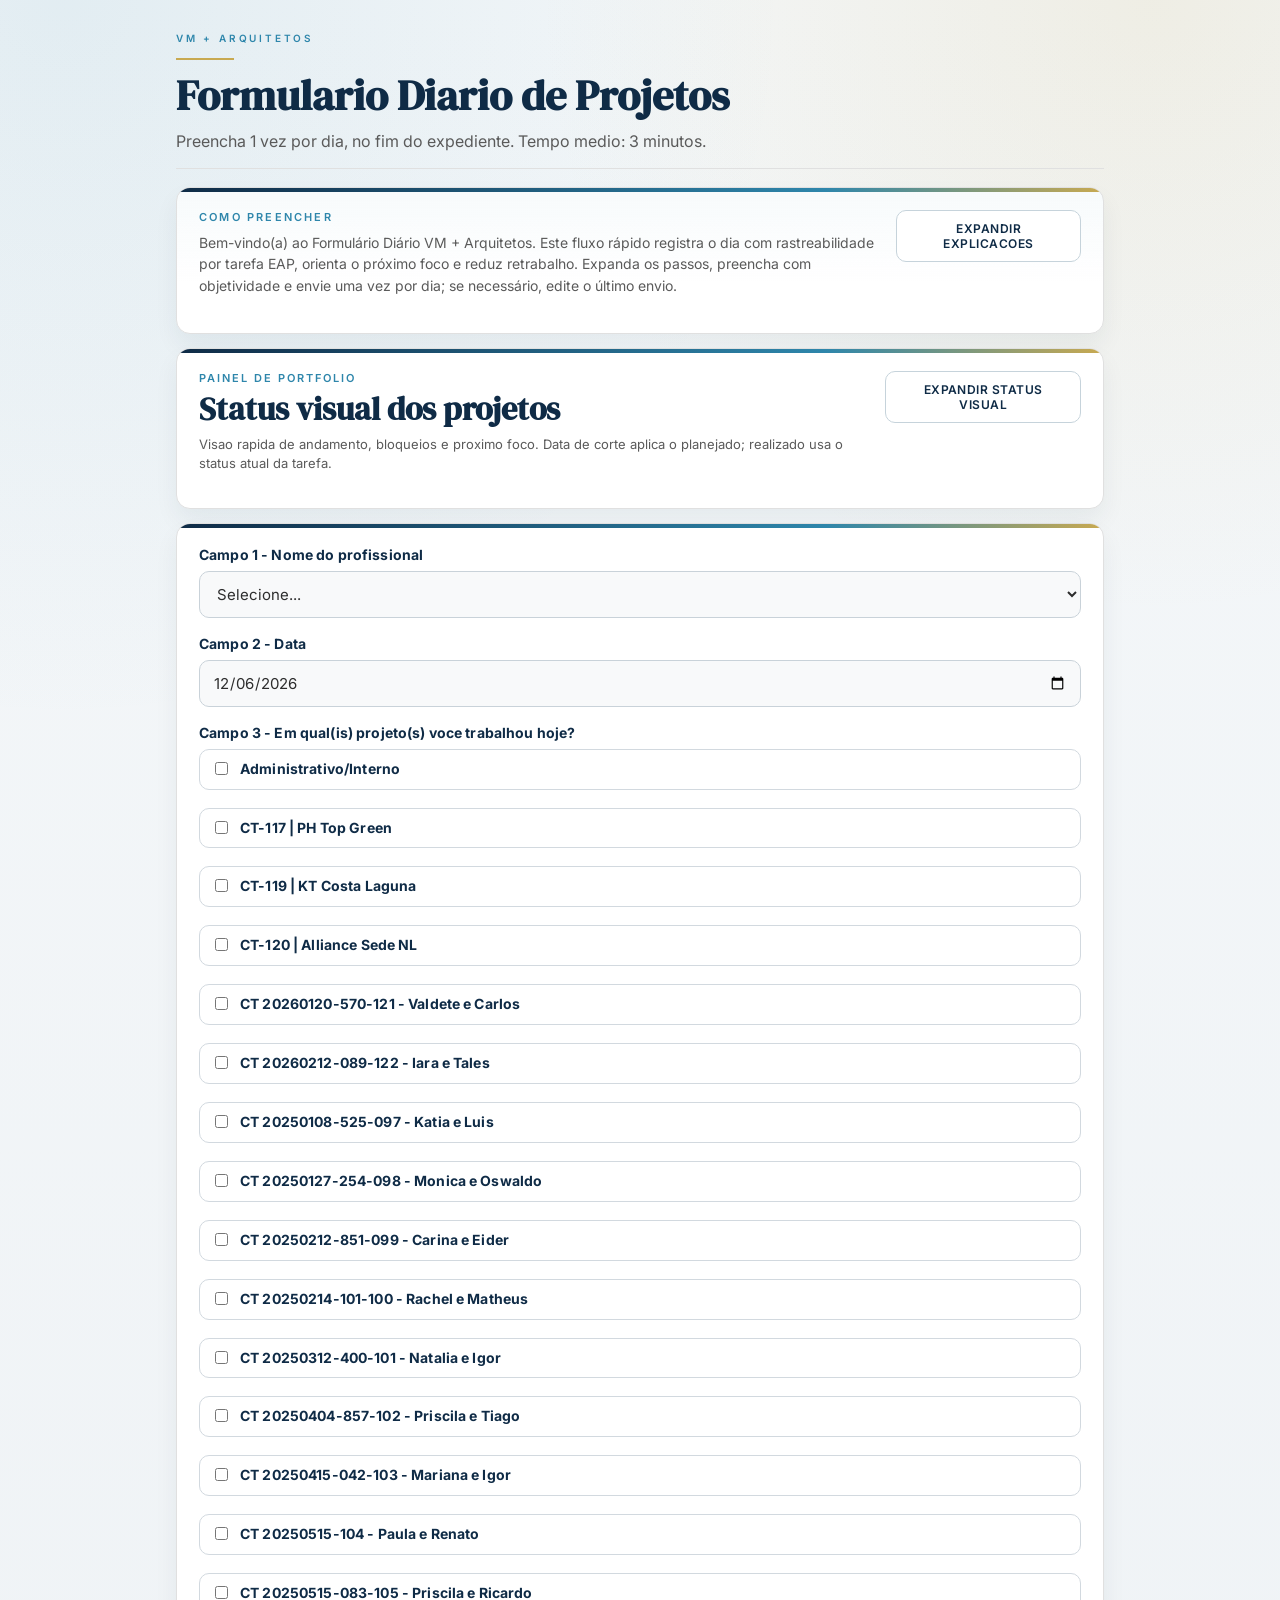
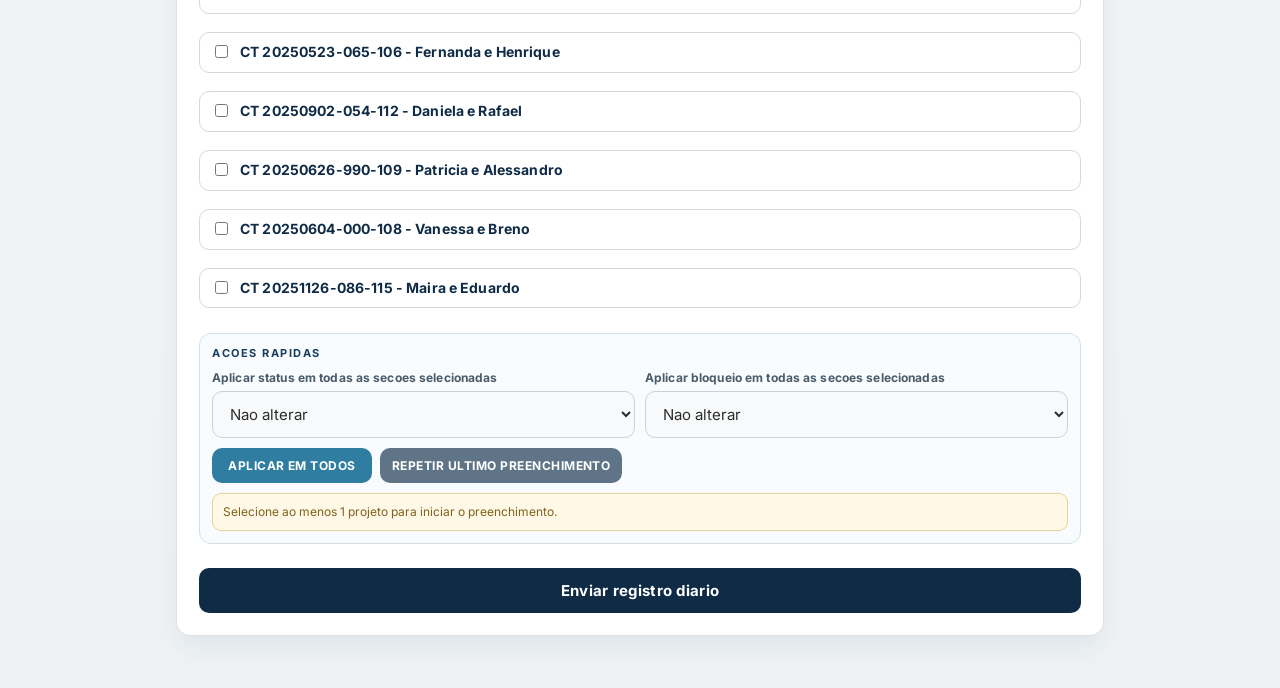
==== commit bf071c8f: "Atualiza nome contratual de CT-122 e cache-bust" ====
--- a/index.html
+++ b/index.html
@@ -4,7 +4,7 @@
     <meta charset="UTF-8" />
     <meta name="viewport" content="width=device-width, initial-scale=1.0" />
     <title>VM + Arquitetos | Formulario Diario</title>
-    <link rel="stylesheet" href="./styles.css?v=20260308i" />
+    <link rel="stylesheet" href="./styles.css?v=20260309a" />
   </head>
   <body>
     <main class="container">
@@ -313,7 +313,7 @@
       </section>
     </main>
 
-    <script src="./config.js?v=20260308i"></script>
-    <script src="./app.js?v=20260308i"></script>
+    <script src="./config.js?v=20260309a"></script>
+    <script src="./app.js?v=20260309a"></script>
   </body>
 </html>
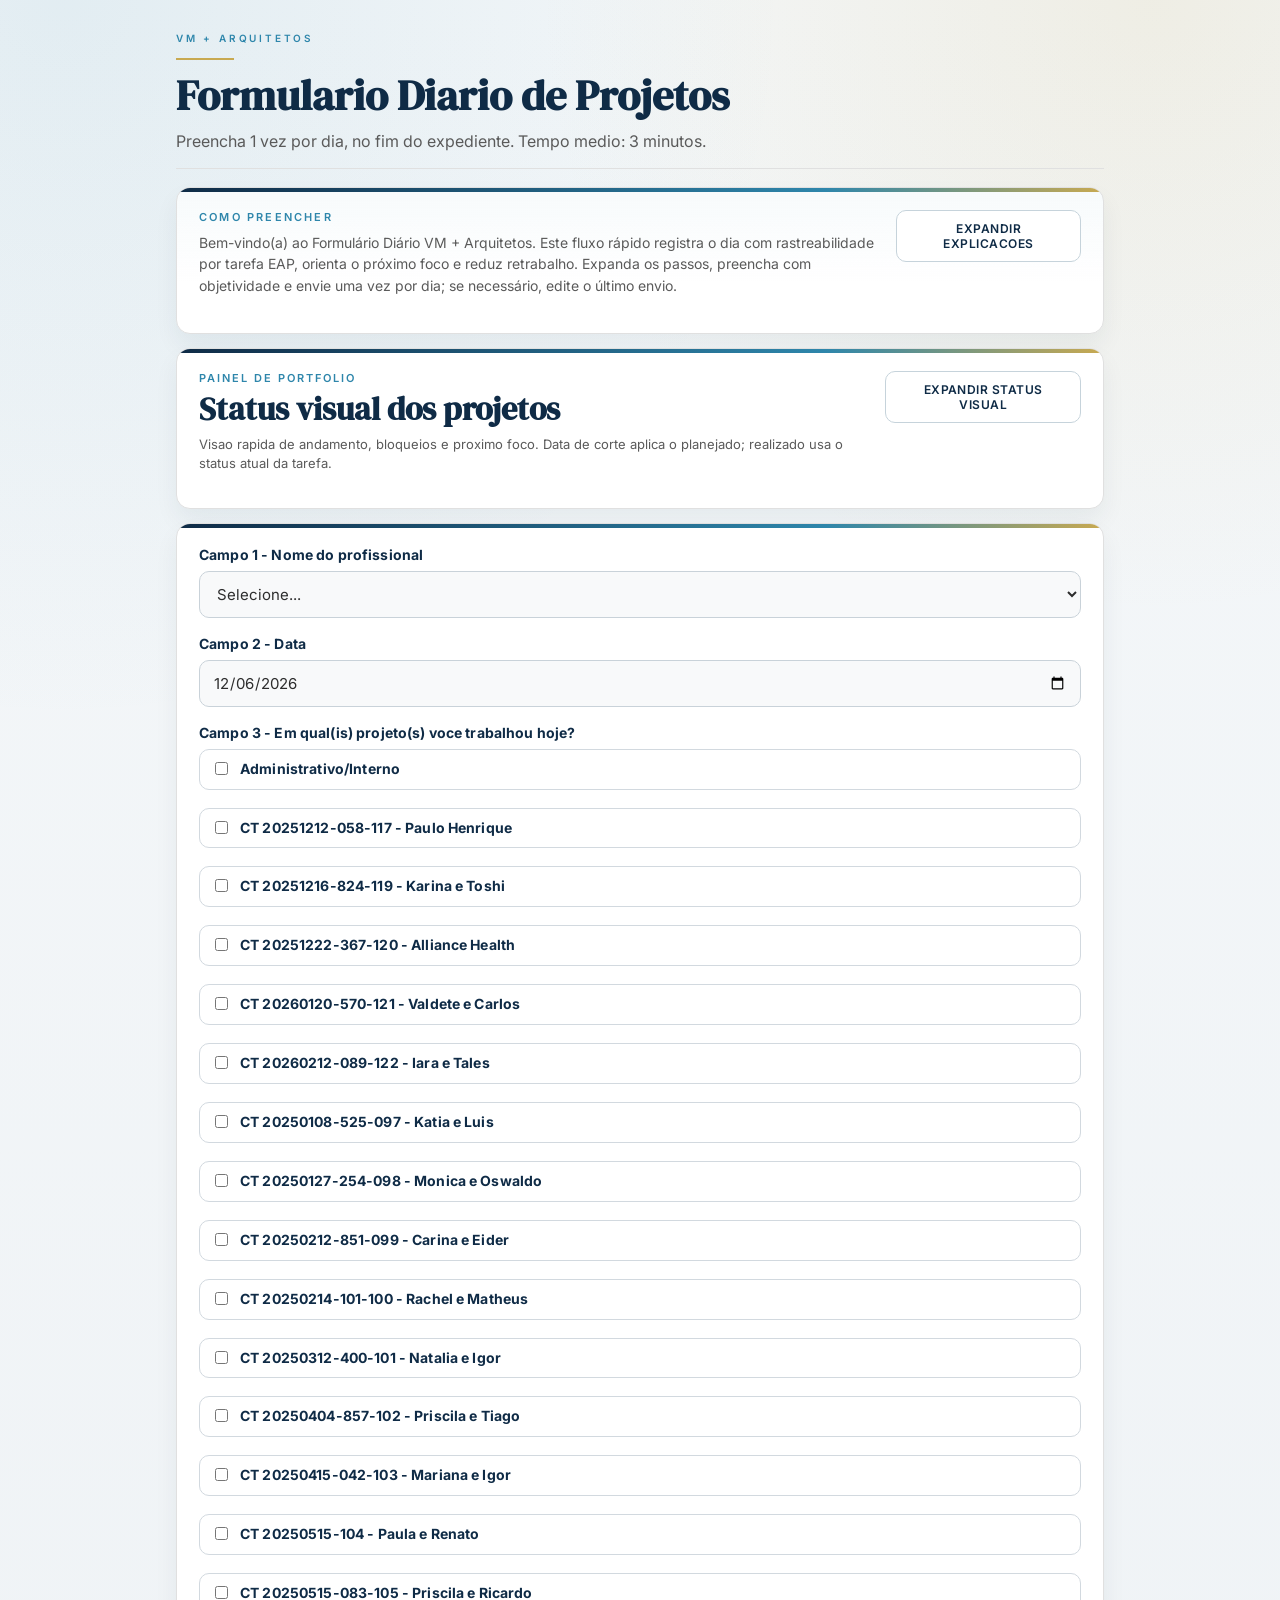
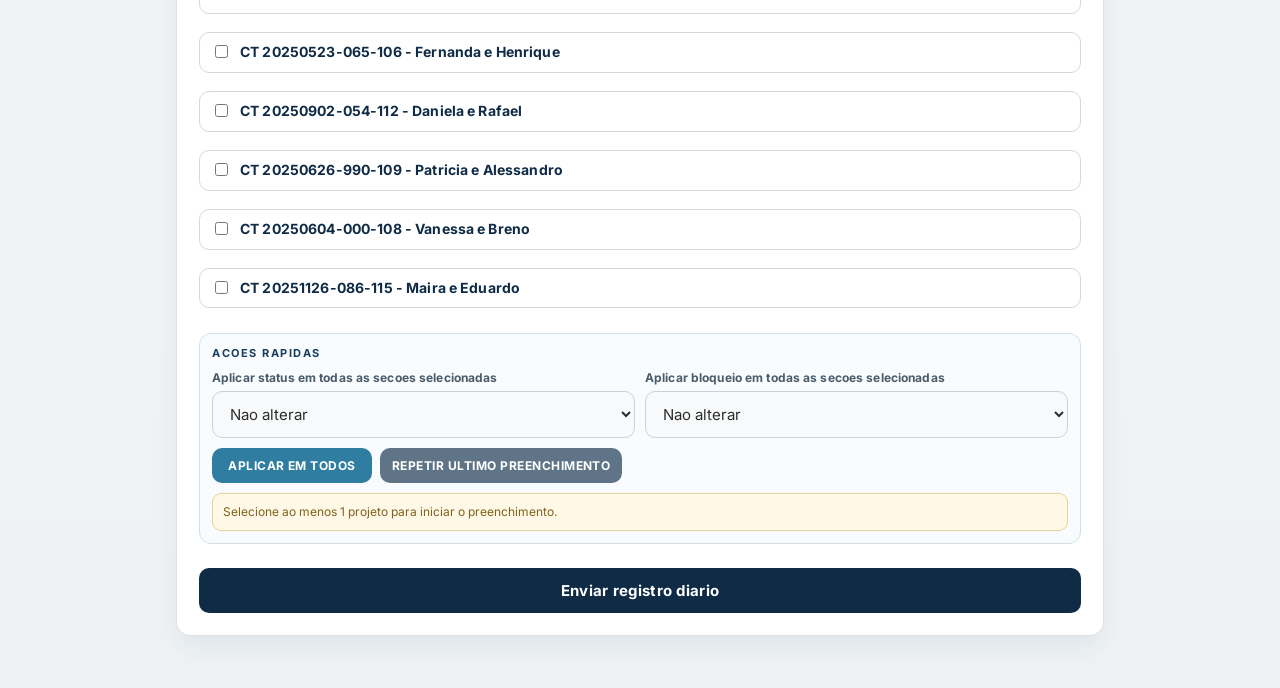
==== commit 58fb328e: "Padroniza nomes dos contratos conforme arquivos compartilhados" ====
--- a/index.html
+++ b/index.html
@@ -4,7 +4,7 @@
     <meta charset="UTF-8" />
     <meta name="viewport" content="width=device-width, initial-scale=1.0" />
     <title>VM + Arquitetos | Formulario Diario</title>
-    <link rel="stylesheet" href="./styles.css?v=20260309a" />
+    <link rel="stylesheet" href="./styles.css?v=20260309b" />
   </head>
   <body>
     <main class="container">
@@ -313,7 +313,7 @@
       </section>
     </main>
 
-    <script src="./config.js?v=20260309a"></script>
-    <script src="./app.js?v=20260309a"></script>
+    <script src="./config.js?v=20260309b"></script>
+    <script src="./app.js?v=20260309b"></script>
   </body>
 </html>
